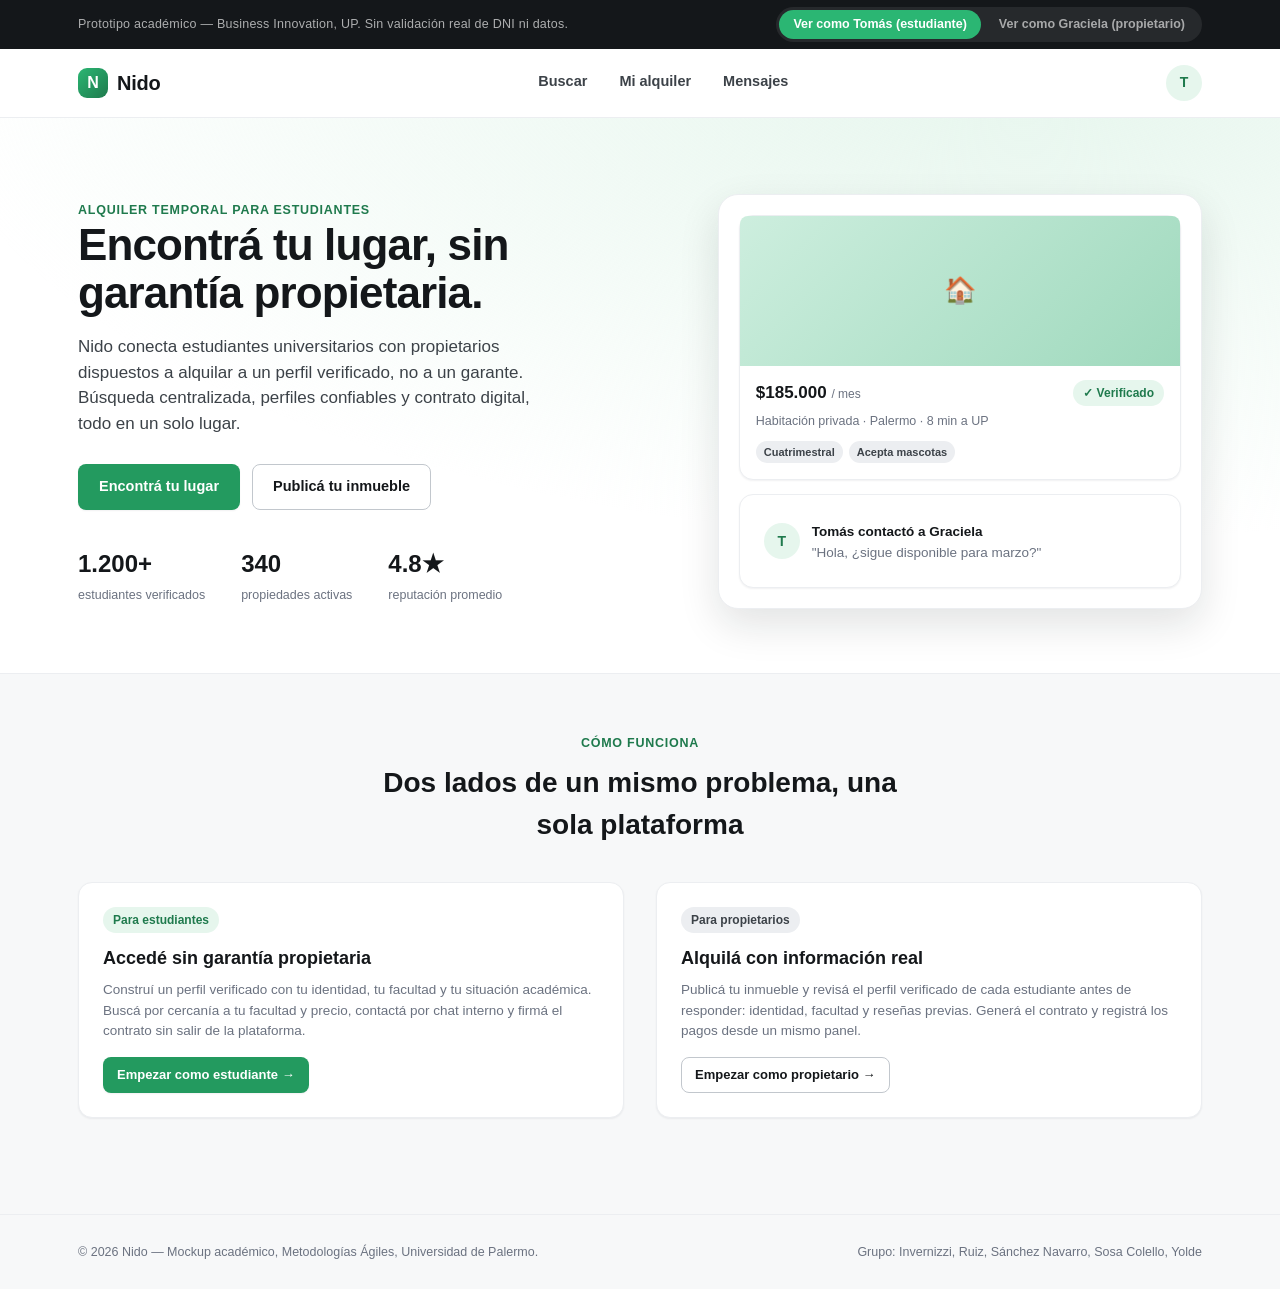
==== index.html @ a4c22222 "Move site files to repo root for GitHub Pages GitHub Pages only serves from / or /docs, not arbitrar" ====
<!DOCTYPE html>
<html lang="es">
<head>
<meta charset="UTF-8">
<meta name="viewport" content="width=device-width, initial-scale=1.0">
<title>Nido — Encontrá tu lugar</title>
<link rel="stylesheet" href="css/styles.css">
</head>
<body data-page="landing">

<div id="demo-bar"></div>
<div id="site-header"></div>

<section class="hero">
  <div class="wrap">
    <div>
      <span class="eyebrow">Alquiler temporal para estudiantes</span>
      <h1>Encontrá tu lugar, sin garantía propietaria.</h1>
      <p class="lead">Nido conecta estudiantes universitarios con propietarios dispuestos a alquilar a un perfil verificado, no a un garante. Búsqueda centralizada, perfiles confiables y contrato digital, todo en un solo lugar.</p>
      <div class="cta-row">
        <a href="registro.html?rol=estudiante" class="btn btn-primary">Encontrá tu lugar</a>
        <a href="registro.html?rol=propietario" class="btn btn-secondary">Publicá tu inmueble</a>
      </div>
      <div class="stat-row">
        <div class="stat"><strong>1.200+</strong><span>estudiantes verificados</span></div>
        <div class="stat"><strong>340</strong><span>propiedades activas</span></div>
        <div class="stat"><strong>4.8★</strong><span>reputación promedio</span></div>
      </div>
    </div>
    <div class="hero-visual">
      <div class="card" style="margin-bottom:14px;">
        <div class="listing-card">
          <div class="thumb">🏠</div>
          <div class="body">
            <div class="flex-between">
              <div class="price">$185.000 <span>/ mes</span></div>
              <span class="badge badge-verified">✓ Verificado</span>
            </div>
            <div class="meta">Habitación privada · Palermo · 8 min a UP</div>
            <div class="tags"><span class="tag">Cuatrimestral</span><span class="tag">Acepta mascotas</span></div>
          </div>
        </div>
      </div>
      <div class="card card-pad flex gap-12" style="align-items:center;">
        <div class="avatar">T</div>
        <div>
          <strong style="font-size:13.5px;">Tomás contactó a Graciela</strong>
          <div class="muted text-sm">"Hola, ¿sigue disponible para marzo?"</div>
        </div>
      </div>
    </div>
  </div>
</section>

<section class="section">
  <div class="wrap">
    <div class="text-center" style="max-width:560px;margin:0 auto 36px;">
      <span class="eyebrow">Cómo funciona</span>
      <h2 style="font-size:28px;margin-top:8px;">Dos lados de un mismo problema, una sola plataforma</h2>
    </div>
    <div class="grid-2">
      <div class="card card-pad">
        <span class="badge badge-verified" style="margin-bottom:12px;">Para estudiantes</span>
        <h3 style="font-size:18px;margin-bottom:8px;">Accedé sin garantía propietaria</h3>
        <p class="muted text-sm">Construí un perfil verificado con tu identidad, tu facultad y tu situación académica. Buscá por cercanía a tu facultad y precio, contactá por chat interno y firmá el contrato sin salir de la plataforma.</p>
        <a href="registro.html?rol=estudiante" class="btn btn-primary btn-sm" style="margin-top:16px;">Empezar como estudiante →</a>
      </div>
      <div class="card card-pad">
        <span class="badge badge-muted" style="margin-bottom:12px;">Para propietarios</span>
        <h3 style="font-size:18px;margin-bottom:8px;">Alquilá con información real</h3>
        <p class="muted text-sm">Publicá tu inmueble y revisá el perfil verificado de cada estudiante antes de responder: identidad, facultad y reseñas previas. Generá el contrato y registrá los pagos desde un mismo panel.</p>
        <a href="registro.html?rol=propietario" class="btn btn-secondary btn-sm" style="margin-top:16px;">Empezar como propietario →</a>
      </div>
    </div>
  </div>
</section>

<div id="site-footer"></div>
<script src="js/app.js"></script>
</body>
</html>
---- css/styles.css ----
/* ===== Nido — Design System ===== */
:root {
  --green-900: #14532d;
  --green-700: #1f7a4d;
  --green-600: #239a5f;
  --green-500: #2bb673;
  --green-100: #e6f6ed;
  --green-50: #f3fbf6;
  --ink-900: #14171a;
  --ink-700: #3c4248;
  --ink-500: #6b7280;
  --ink-300: #c2c7cd;
  --ink-100: #eceef1;
  --ink-50: #f7f8f9;
  --white: #ffffff;
  --amber-500: #e8a93b;
  --red-500: #d8554a;
  --radius-sm: 8px;
  --radius-md: 14px;
  --radius-lg: 20px;
  --shadow-sm: 0 1px 2px rgba(20, 23, 26, 0.06);
  --shadow-md: 0 6px 20px rgba(20, 23, 26, 0.08);
  --shadow-lg: 0 16px 40px rgba(20, 23, 26, 0.12);
  --maxw: 1180px;
  --font: "Inter", -apple-system, BlinkMacSystemFont, "Segoe UI", Roboto, Helvetica, Arial, sans-serif;
}

* { box-sizing: border-box; }
html, body { margin: 0; padding: 0; }
body {
  font-family: var(--font);
  color: var(--ink-900);
  background: var(--ink-50);
  -webkit-font-smoothing: antialiased;
  line-height: 1.5;
}
img { max-width: 100%; display: block; }
a { color: inherit; text-decoration: none; }
button { font-family: inherit; cursor: pointer; }
ul { margin: 0; padding: 0; list-style: none; }
h1, h2, h3, h4, p { margin: 0; }

.wrap {
  max-width: var(--maxw);
  margin: 0 auto;
  padding: 0 28px;
}

/* ===== Top bar (demo-only persona switcher) ===== */
.demo-bar {
  background: var(--ink-900);
  color: var(--white);
  font-size: 12.5px;
  padding: 7px 0;
}
.demo-bar .wrap {
  display: flex;
  align-items: center;
  justify-content: space-between;
  gap: 12px;
}
.demo-bar .label {
  opacity: 0.65;
  letter-spacing: 0.02em;
}
.demo-switch {
  display: flex;
  gap: 4px;
  background: rgba(255,255,255,0.08);
  border-radius: 999px;
  padding: 3px;
}
.demo-switch a {
  padding: 5px 14px;
  border-radius: 999px;
  font-weight: 600;
  color: rgba(255,255,255,0.6);
  transition: all .15s ease;
}
.demo-switch a.active {
  background: var(--green-500);
  color: var(--white);
}

/* ===== Header / nav ===== */
header.site {
  background: var(--white);
  border-bottom: 1px solid var(--ink-100);
  position: sticky;
  top: 0;
  z-index: 50;
}
header.site .wrap {
  display: flex;
  align-items: center;
  justify-content: space-between;
  height: 68px;
}
.brand {
  display: flex;
  align-items: center;
  gap: 9px;
  font-weight: 800;
  font-size: 20px;
  letter-spacing: -0.01em;
}
.brand .mark {
  width: 30px; height: 30px;
  border-radius: 9px;
  background: linear-gradient(135deg, var(--green-500), var(--green-700));
  display: flex; align-items: center; justify-content: center;
  color: white; font-size: 16px;
}
nav.main {
  display: flex;
  align-items: center;
  gap: 28px;
}
nav.main a {
  font-size: 14.5px;
  font-weight: 600;
  color: var(--ink-700);
  padding: 6px 2px;
  border-bottom: 2px solid transparent;
}
nav.main a.active { color: var(--green-700); border-bottom-color: var(--green-600); }
nav.main a:hover { color: var(--green-700); }

.nav-actions { display: flex; align-items: center; gap: 10px; }

.avatar {
  width: 36px; height: 36px; border-radius: 50%;
  background: var(--green-100); color: var(--green-700);
  display: flex; align-items: center; justify-content: center;
  font-weight: 700; font-size: 14px;
}

/* ===== Buttons ===== */
.btn {
  display: inline-flex;
  align-items: center;
  justify-content: center;
  gap: 8px;
  font-weight: 700;
  font-size: 14.5px;
  padding: 11px 20px;
  border-radius: var(--radius-sm);
  border: 1px solid transparent;
  transition: transform .08s ease, box-shadow .15s ease, background .15s ease;
  white-space: nowrap;
}
.btn:active { transform: translateY(1px); }
.btn-primary { background: var(--green-600); color: var(--white); box-shadow: var(--shadow-sm); }
.btn-primary:hover { background: var(--green-700); }
.btn-secondary { background: var(--white); color: var(--ink-900); border-color: var(--ink-300); }
.btn-secondary:hover { border-color: var(--ink-500); }
.btn-ghost { background: transparent; color: var(--ink-700); }
.btn-ghost:hover { background: var(--ink-100); }
.btn-sm { padding: 7px 13px; font-size: 13px; }
.btn-block { width: 100%; }
.btn-danger { background: var(--red-500); color: white; }

/* ===== Layout helpers ===== */
.section { padding: 56px 0; }
.section-tight { padding: 32px 0; }
.grid-2 { display: grid; grid-template-columns: 1fr 1fr; gap: 32px; }
.flex { display: flex; }
.flex-between { display: flex; align-items: center; justify-content: space-between; }
.flex-col { display: flex; flex-direction: column; }
.gap-8 { gap: 8px; } .gap-12 { gap: 12px; } .gap-16 { gap: 16px; } .gap-24 { gap: 24px; }

.eyebrow {
  font-size: 12.5px;
  font-weight: 700;
  letter-spacing: 0.06em;
  text-transform: uppercase;
  color: var(--green-700);
}
.muted { color: var(--ink-500); }
.text-sm { font-size: 13.5px; }
.text-center { text-align: center; }

/* ===== Cards / surfaces ===== */
.card {
  background: var(--white);
  border-radius: var(--radius-md);
  border: 1px solid var(--ink-100);
  box-shadow: var(--shadow-sm);
}
.card-pad { padding: 24px; }
.card-hover { transition: box-shadow .2s ease, transform .2s ease; }
.card-hover:hover { box-shadow: var(--shadow-md); transform: translateY(-2px); }

.badge {
  display: inline-flex;
  align-items: center;
  gap: 5px;
  font-size: 12px;
  font-weight: 700;
  padding: 4px 10px;
  border-radius: 999px;
}
.badge-verified { background: var(--green-100); color: var(--green-700); }
.badge-pending { background: #fdf3e0; color: #946600; }
.badge-muted { background: var(--ink-100); color: var(--ink-700); }

.stars { color: var(--amber-500); font-size: 13px; letter-spacing: 1px; }

/* ===== Forms ===== */
.field { display: flex; flex-direction: column; gap: 6px; margin-bottom: 18px; }
.field label { font-size: 13.5px; font-weight: 700; color: var(--ink-700); }
.field .hint { font-size: 12px; color: var(--ink-500); }
input[type="text"], input[type="email"], input[type="password"], input[type="number"], input[type="date"], select, textarea {
  font-family: inherit;
  font-size: 14.5px;
  padding: 11px 13px;
  border-radius: var(--radius-sm);
  border: 1px solid var(--ink-300);
  background: var(--white);
  color: var(--ink-900);
  outline: none;
  transition: border-color .15s ease, box-shadow .15s ease;
}
input:focus, select:focus, textarea:focus {
  border-color: var(--green-500);
  box-shadow: 0 0 0 3px var(--green-100);
}
textarea { resize: vertical; min-height: 88px; font-family: inherit; }

.role-pick { display: grid; grid-template-columns: 1fr 1fr; gap: 12px; }
.role-card {
  border: 2px solid var(--ink-100);
  border-radius: var(--radius-md);
  padding: 18px;
  cursor: pointer;
  transition: border-color .15s ease, background .15s ease;
}
.role-card.selected { border-color: var(--green-500); background: var(--green-50); }
.role-card .icon { font-size: 22px; margin-bottom: 8px; }
.role-card h4 { font-size: 15px; margin-bottom: 4px; }
.role-card p { font-size: 12.5px; color: var(--ink-500); }

.checkbox-row { display: flex; align-items: center; gap: 8px; font-size: 13.5px; }

/* ===== Status banner (verification) ===== */
.status-banner {
  display: flex;
  align-items: center;
  gap: 14px;
  padding: 16px 18px;
  border-radius: var(--radius-md);
  margin-bottom: 24px;
}
.status-banner.pending { background: #fdf3e0; border: 1px solid #f0d8a3; }
.status-banner.approved { background: var(--green-100); border: 1px solid #b9e6cb; }
.status-banner .dot {
  width: 38px; height: 38px; border-radius: 50%;
  display: flex; align-items: center; justify-content: center;
  font-size: 18px; flex-shrink: 0;
}
.status-banner.pending .dot { background: #f0d8a3; }
.status-banner.approved .dot { background: #b9e6cb; }
.status-banner strong { display: block; font-size: 14px; margin-bottom: 2px; }
.status-banner span.sub { font-size: 12.5px; color: var(--ink-700); }

/* ===== Steps / progress ===== */
.steps { display: flex; align-items: center; gap: 8px; margin-bottom: 32px; }
.step {
  flex: 1;
  text-align: center;
  font-size: 12px;
  font-weight: 700;
  color: var(--ink-300);
  position: relative;
  padding-bottom: 12px;
  border-bottom: 3px solid var(--ink-100);
}
.step.done { color: var(--green-700); border-bottom-color: var(--green-500); }
.step.current { color: var(--ink-900); border-bottom-color: var(--green-500); }

/* ===== Hero ===== */
.hero {
  background: radial-gradient(1100px 480px at 80% -10%, var(--green-100), transparent),
              var(--white);
  border-bottom: 1px solid var(--ink-100);
}
.hero .wrap { padding: 76px 28px 64px; display: grid; grid-template-columns: 1.1fr 0.9fr; gap: 48px; align-items: center; }
.hero h1 { font-size: 44px; line-height: 1.08; letter-spacing: -0.02em; margin-bottom: 18px; }
.hero p.lead { font-size: 17px; color: var(--ink-700); max-width: 480px; margin-bottom: 28px; }
.hero .cta-row { display: flex; gap: 12px; }
.hero-visual {
  background: var(--white);
  border: 1px solid var(--ink-100);
  border-radius: var(--radius-lg);
  box-shadow: var(--shadow-lg);
  padding: 20px;
}

.stat-row { display: flex; gap: 36px; margin-top: 36px; }
.stat-row .stat strong { display: block; font-size: 24px; }
.stat-row .stat span { font-size: 12.5px; color: var(--ink-500); }

/* ===== Search ===== */
.search-bar {
  background: var(--white);
  border: 1px solid var(--ink-100);
  border-radius: var(--radius-md);
  padding: 14px;
  box-shadow: var(--shadow-sm);
  display: grid;
  grid-template-columns: 1.4fr 1fr 1fr 1fr auto;
  gap: 10px;
  margin-bottom: 26px;
}
.search-bar .field { margin-bottom: 0; }
.search-bar .field label { font-size: 11px; text-transform: uppercase; letter-spacing: .04em; color: var(--ink-500); }

.results-layout { display: grid; grid-template-columns: 1fr 380px; gap: 24px; align-items: start; }
.listing-grid { display: grid; grid-template-columns: 1fr 1fr; gap: 18px; }
.listing-card .thumb {
  height: 150px;
  border-radius: var(--radius-sm) var(--radius-sm) 0 0;
  background: linear-gradient(135deg, #cdeede, #9fd9bd);
  display: flex; align-items: center; justify-content: center;
  color: var(--green-900); font-size: 26px;
}
.listing-card .body { padding: 14px 16px 16px; }
.listing-card .price { font-size: 17px; font-weight: 800; }
.listing-card .price span { font-size: 12px; font-weight: 500; color: var(--ink-500); }
.listing-card .meta { font-size: 12.5px; color: var(--ink-500); margin: 6px 0 10px; }
.listing-card .tags { display: flex; gap: 6px; flex-wrap: wrap; }
.tag { background: var(--ink-100); font-size: 11px; font-weight: 600; padding: 3px 8px; border-radius: 999px; color: var(--ink-700); }

.map-placeholder {
  height: 100%;
  min-height: 420px;
  border-radius: var(--radius-md);
  background:
    repeating-linear-gradient(0deg, transparent, transparent 23px, rgba(43,182,115,0.08) 24px),
    repeating-linear-gradient(90deg, transparent, transparent 23px, rgba(43,182,115,0.08) 24px),
    #eef7f1;
  border: 1px solid var(--ink-100);
  display: flex; align-items: center; justify-content: center;
  color: var(--ink-500);
  font-size: 13px;
  position: relative;
}
.pin {
  position: absolute;
  width: 26px; height: 26px;
  background: var(--green-600);
  border: 3px solid white;
  border-radius: 50% 50% 50% 0;
  transform: rotate(-45deg);
  box-shadow: var(--shadow-sm);
}

/* ===== Property detail ===== */
.gallery { display: grid; grid-template-columns: 2fr 1fr; gap: 8px; border-radius: var(--radius-md); overflow: hidden; height: 320px; margin-bottom: 24px; }
.gallery .g-main, .gallery .g-side { background: linear-gradient(135deg, #cdeede, #9fd9bd); }
.gallery .g-col { display: grid; grid-template-rows: 1fr 1fr; gap: 8px; }
.gallery .g-col div { background: linear-gradient(135deg, #b8e4cf, #8fcfb1); }

.owner-card { display: flex; align-items: center; gap: 12px; padding: 16px; }
.owner-card .info strong { display: block; font-size: 14.5px; }
.owner-card .info .stars { margin-top: 2px; }

.detail-row { display: flex; justify-content: space-between; padding: 11px 0; border-bottom: 1px solid var(--ink-100); font-size: 14px; }
.detail-row:last-child { border-bottom: none; }
.detail-row span.k { color: var(--ink-500); }
.detail-row span.v { font-weight: 600; }

/* ===== Dashboard / tabs ===== */
.dash-layout { display: grid; grid-template-columns: 220px 1fr; gap: 28px; align-items: start; }
.dash-nav { display: flex; flex-direction: column; gap: 4px; }
.dash-nav a {
  font-size: 14px; font-weight: 600; color: var(--ink-700);
  padding: 10px 14px; border-radius: var(--radius-sm);
}
.dash-nav a.active { background: var(--green-100); color: var(--green-700); }
.dash-nav a:hover { background: var(--ink-100); }

.tabs { display: flex; gap: 4px; border-bottom: 1px solid var(--ink-100); margin-bottom: 22px; }
.tab {
  padding: 11px 4px; margin-right: 22px;
  font-size: 14px; font-weight: 700; color: var(--ink-500);
  border-bottom: 2px solid transparent; cursor: pointer;
}
.tab.active { color: var(--green-700); border-bottom-color: var(--green-600); }
.tab-panel { display: none; }
.tab-panel.active { display: block; }

table.simple { width: 100%; border-collapse: collapse; font-size: 14px; }
table.simple th { text-align: left; font-size: 12px; text-transform: uppercase; letter-spacing: .03em; color: var(--ink-500); padding: 10px 12px; border-bottom: 1px solid var(--ink-100); }
table.simple td { padding: 13px 12px; border-bottom: 1px solid var(--ink-100); }
table.simple tr:last-child td { border-bottom: none; }

.metric-row { display: grid; grid-template-columns: repeat(3, 1fr); gap: 16px; margin-bottom: 24px; }
.metric { padding: 18px 20px; }
.metric strong { font-size: 26px; display: block; }
.metric span { font-size: 12.5px; color: var(--ink-500); }

/* ===== Chat ===== */
.chat-shell { display: grid; grid-template-columns: 300px 1fr; height: 560px; border-radius: var(--radius-md); overflow: hidden; border: 1px solid var(--ink-100); background: var(--white); }
.chat-list { border-right: 1px solid var(--ink-100); overflow-y: auto; }
.chat-item { display: flex; gap: 10px; align-items: center; padding: 13px 16px; border-bottom: 1px solid var(--ink-100); cursor: pointer; }
.chat-item.active { background: var(--green-50); }
.chat-item .meta { flex: 1; min-width: 0; }
.chat-item .meta strong { font-size: 13.5px; display: block; }
.chat-item .meta span { font-size: 12px; color: var(--ink-500); display: block; white-space: nowrap; overflow: hidden; text-overflow: ellipsis; }

.chat-main { display: flex; flex-direction: column; }
.chat-head { display: flex; align-items: center; gap: 12px; padding: 14px 18px; border-bottom: 1px solid var(--ink-100); }
.chat-head .who strong { display: block; font-size: 14.5px; }
.chat-body { flex: 1; overflow-y: auto; padding: 20px; display: flex; flex-direction: column; gap: 12px; }
.bubble { max-width: 62%; padding: 10px 14px; border-radius: 14px; font-size: 13.8px; line-height: 1.45; }
.bubble.me { align-self: flex-end; background: var(--green-600); color: white; border-radius: 14px 14px 4px 14px; }
.bubble.them { align-self: flex-start; background: var(--ink-100); color: var(--ink-900); border-radius: 14px 14px 14px 4px; }
.bubble .t { display: block; font-size: 10.5px; opacity: .65; margin-top: 4px; }
.chat-input { display: flex; gap: 10px; padding: 14px; border-top: 1px solid var(--ink-100); }
.chat-input input { flex: 1; }
.chat-notice { text-align: center; font-size: 11.5px; color: var(--ink-500); padding: 6px 0 2px; }

/* ===== Contract ===== */
.contract-doc { background: var(--white); border: 1px solid var(--ink-100); border-radius: var(--radius-md); padding: 36px; font-size: 13.5px; line-height: 1.7; color: var(--ink-700); }
.contract-doc h3 { font-size: 15px; color: var(--ink-900); margin: 18px 0 8px; }
.contract-doc h3:first-child { margin-top: 0; }
.sign-pad {
  border: 2px dashed var(--ink-300);
  border-radius: var(--radius-sm);
  height: 110px;
  display: flex; align-items: center; justify-content: center;
  color: var(--ink-500); font-size: 13px; font-style: italic;
  cursor: pointer;
  background: var(--ink-50);
}
.sign-pad.signed { border-style: solid; border-color: var(--green-500); background: var(--green-50); color: var(--green-700); font-style: normal; font-weight: 700; font-family: "Brush Script MT", cursive; font-size: 26px; }

/* ===== Footer ===== */
footer.site { border-top: 1px solid var(--ink-100); padding: 28px 0; margin-top: 40px; }
footer.site .wrap { display: flex; justify-content: space-between; align-items: center; font-size: 12.5px; color: var(--ink-500); }

/* ===== Toast ===== */
.toast {
  position: fixed; bottom: 24px; right: 24px;
  background: var(--ink-900); color: white;
  padding: 13px 18px; border-radius: var(--radius-sm);
  font-size: 13.5px; font-weight: 600;
  box-shadow: var(--shadow-lg);
  opacity: 0; transform: translateY(10px);
  transition: all .25s ease;
  z-index: 999;
  pointer-events: none;
}
.toast.show { opacity: 1; transform: translateY(0); }

/* ===== Responsive ===== */
@media (max-width: 900px) {
  .hero .wrap, .grid-2 { grid-template-columns: 1fr; }
  .results-layout, .dash-layout { grid-template-columns: 1fr; }
  .listing-grid { grid-template-columns: 1fr; }
  .search-bar { grid-template-columns: 1fr; }
  nav.main { display: none; }
  .metric-row { grid-template-columns: 1fr; }
  .chat-shell { grid-template-columns: 1fr; height: auto; }
  .chat-list { max-height: 200px; }
}
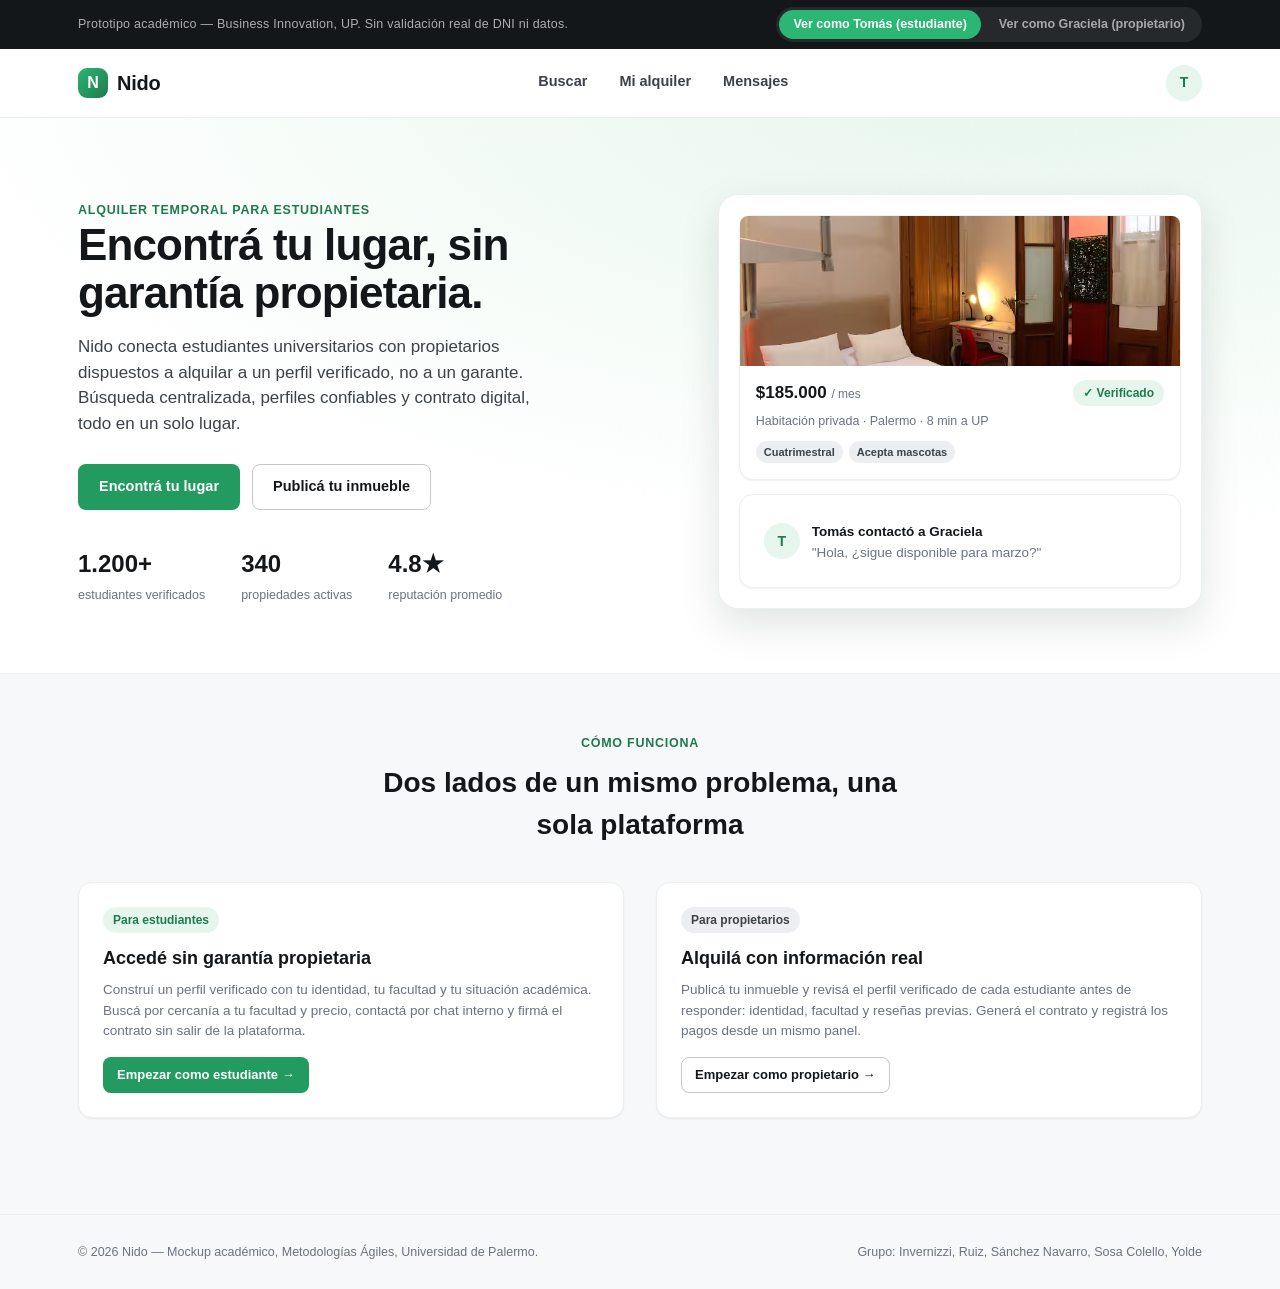
==== commit ed3c66f1: "Add real property photos, distinct chat threads, working search filters - Photos load from assets/pr" ====
--- a/index.html
+++ b/index.html
@@ -30,7 +30,7 @@
     <div class="hero-visual">
       <div class="card" style="margin-bottom:14px;">
         <div class="listing-card">
-          <div class="thumb">🏠</div>
+          <div class="thumb" data-img="assets/properties/palermo-habitacion.jpg">🏠</div>
           <div class="body">
             <div class="flex-between">
               <div class="price">$185.000 <span>/ mes</span></div>
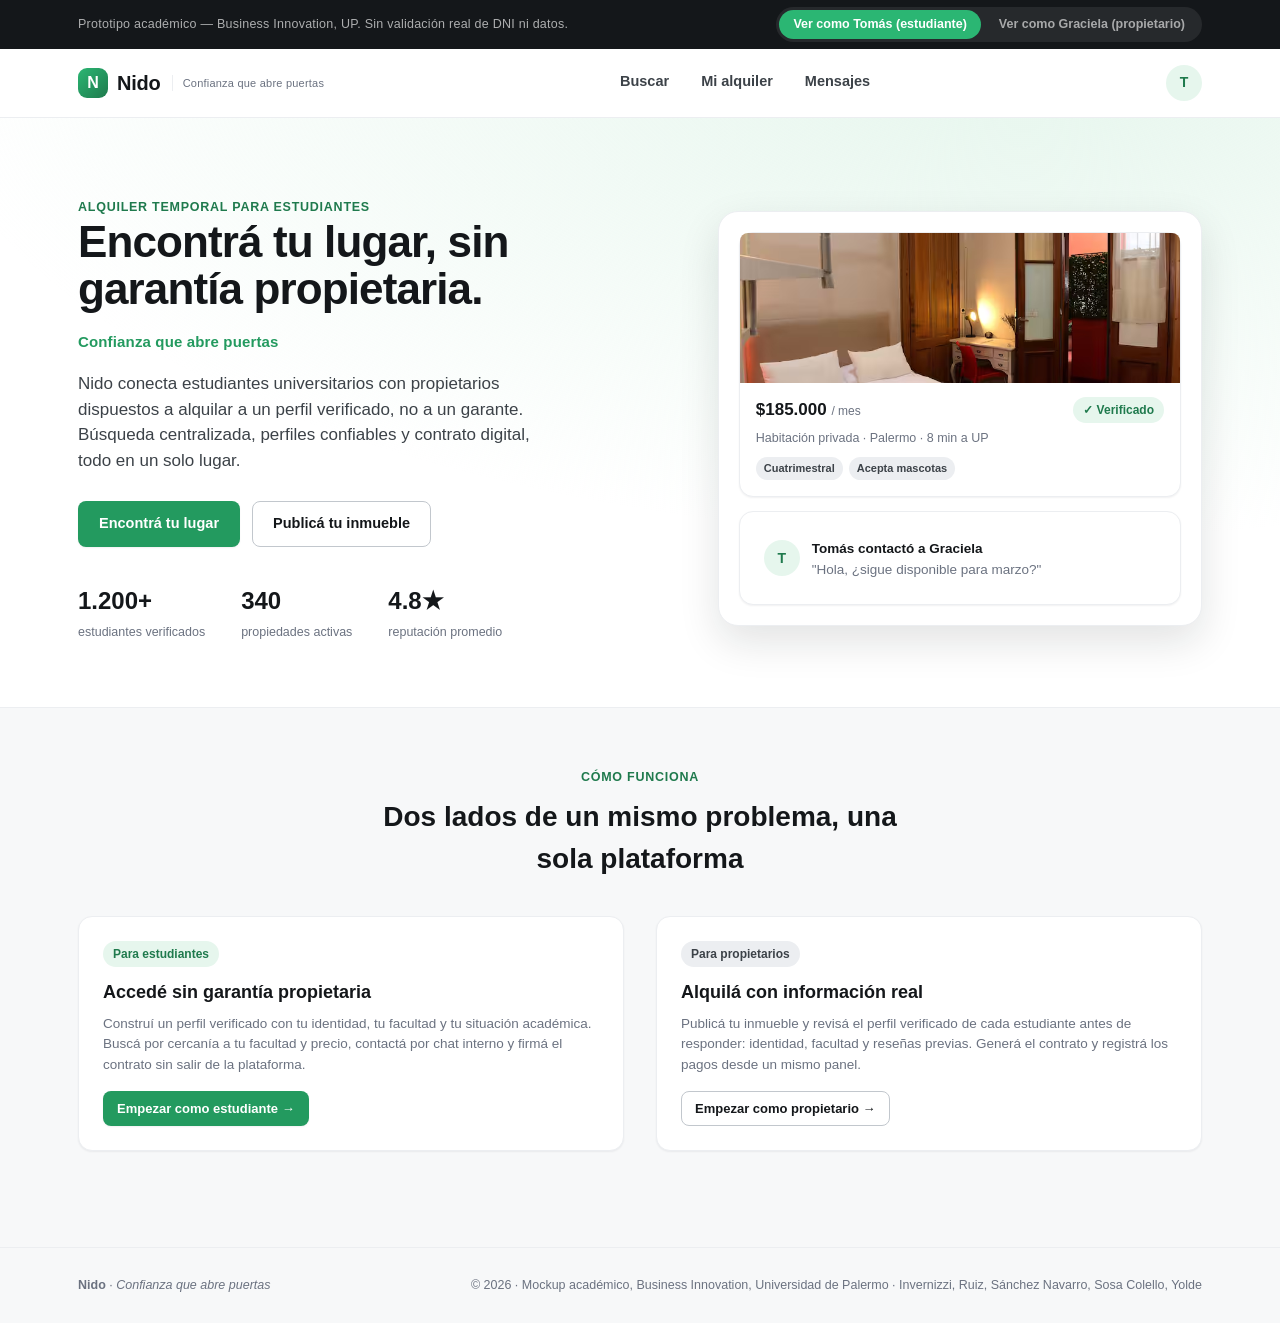
==== commit e58e1743: "Add 'Confianza que abre puertas' tagline across site Appears in: header brand (next to logo), landin" ====
--- a/index.html
+++ b/index.html
@@ -16,6 +16,7 @@
     <div>
       <span class="eyebrow">Alquiler temporal para estudiantes</span>
       <h1>Encontrá tu lugar, sin garantía propietaria.</h1>
+      <p class="tagline-hero">Confianza que abre puertas</p>
       <p class="lead">Nido conecta estudiantes universitarios con propietarios dispuestos a alquilar a un perfil verificado, no a un garante. Búsqueda centralizada, perfiles confiables y contrato digital, todo en un solo lugar.</p>
       <div class="cta-row">
         <a href="registro.html?rol=estudiante" class="btn btn-primary">Encontrá tu lugar</a>
--- a/css/styles.css
+++ b/css/styles.css
@@ -111,6 +111,24 @@
   display: flex; align-items: center; justify-content: center;
   color: white; font-size: 16px;
 }
+.brand-tagline {
+  font-size: 11px;
+  font-weight: 500;
+  letter-spacing: 0.02em;
+  color: var(--ink-500);
+  border-left: 1px solid var(--ink-100);
+  padding-left: 10px;
+  margin-left: 2px;
+  white-space: nowrap;
+}
+.tagline-hero {
+  font-size: 15px;
+  font-weight: 600;
+  color: var(--green-600);
+  letter-spacing: 0.01em;
+  margin-top: 6px !important;
+  margin-bottom: 18px !important;
+}
 nav.main {
   display: flex;
   align-items: center;
